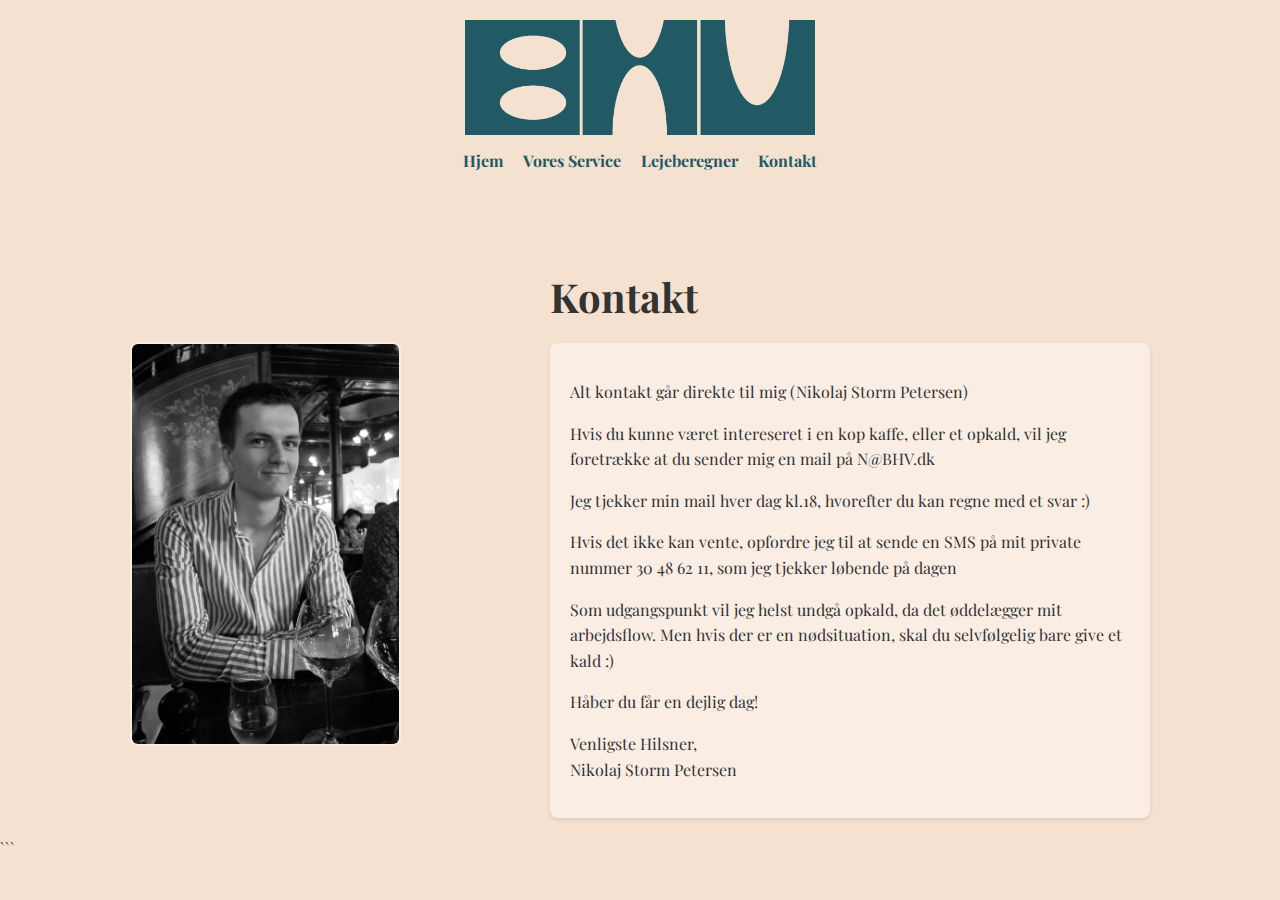
==== kontakt.html @ 8ff25eb1 "Add files via upload" ====
<!DOCTYPE html>
<html lang="en">
<head>
    <meta charset="UTF-8">
    <meta name="viewport" content="width=device-width, initial-scale=1.0">
    <title>Nikolaj Storm Petersen - Kontakt</title>
    <link rel="icon" href="visuals/favicon.png" type="image/png"> <!-- Updated path for Favicon -->
    <style>
        @import url('https://fonts.googleapis.com/css2?family=Playfair+Display:wght@400;700&family=Roboto:wght@400;700&display=swap');

        body {
            font-family: 'Playfair Display', serif;
            margin: 0;
            padding: 0;
            box-sizing: border-box;
            background-color: #F4E1CF; /* Updated background color */
            color: #333;
        }

        .logo {
            position: absolute;
            top: 20px;
            left: 50%;
            transform: translateX(-50%);
            display: block;
        }

        .logo img {
            width: auto;
            max-width: 350px; /* Increased width for the logo */
            height: auto;
            max-height: 120px; /* Slightly taller for the logo */
            transition: transform 0.3s ease;
        }

        .navigation {
            position: absolute;
            top: 150px; /* Move navigation below the logo */
            left: 50%;
            transform: translateX(-50%);
            display: flex;
            gap: 20px;
            justify-content: center; /* Always center horizontally */
        }

        .navigation a {
            text-decoration: none;
            font-weight: bold;
            color: #215966; /* Updated link color */
            font-size: 16px;
            transition: font-size 0.3s ease;
        }

        .navigation a:hover {
            text-decoration: underline; /* Optional: Add hover effect */
        }

        .container {
            display: flex;
            flex-direction: column;
            align-items: center;
            padding: 20px;
        }

        .content {
            display: flex;
            flex-direction: column;
            align-items: center;
            width: 100%;
            max-width: 1200px;
            position: relative;
            margin-top: 200px; /* Adjusted margin to accommodate logo and navigation */
        }

        .about-section {
            display: flex;
            flex-wrap: wrap;
            align-items: center;
            gap: 20px;
            margin-top: 50px;
            text-align: left; /* Align the text-section to the left */
        }

        .image-section {
            flex: 1;
            max-width: 400px;
            display: flex;
            align-items: center;
        }

        .image-section img {
            width: 66.64%; /* Quadrupled size */
            border-radius: 8px;
            border: 2px solid #F9EDE4; /* Border color matches the textbox */
        }

        .text-section {
            flex: 2;
            max-width: 600px;
            text-align: left; /* Align text to the left */
        }

        .highlight-box {
            background-color: #F9EDE4; /* Slightly lighter than background */
            padding: 20px;
            border-radius: 8px;
            box-shadow: 0 2px 4px rgba(0, 0, 0, 0.1);
            margin-top: 20px;
        }

        h1 {
            font-family: 'Playfair Display', serif;
            font-size: 2.5rem;
            margin: 0 0 10px 0;
        }

        .sub-heading {
            font-family: 'Playfair Display', serif;
            font-size: 1rem;
            color: #666;
            margin-bottom: 20px;
        }

        p {
            font-family: 'Playfair Display', serif;
            line-height: 1.6;
        }

        .contact-button {
            margin-top: 20px;
        }

        .contact-button a {
            text-decoration: none;
            padding: 10px 20px;
            background-color: #333;
            color: white;
            border-radius: 5px;
            font-weight: bold;
        }

        @media (max-width: 768px) {
            .about-section {
                flex-direction: column-reverse; /* Image below text */
                text-align: center;
            }

            h1 {
                font-size: 2rem;
            }

            p {
                font-size: 0.9rem;
            }

            .contact-button a {
                font-size: 0.9rem;
            }

            .navigation a {
                font-size: 12px; /* Adjust font size for smaller screens */
            }

            .logo img {
                max-width: 250px; /* Scales down proportionally with navigation links */
                max-height: 100px;
            }

            .navigation {
                top: 150px; /* Ensure navigation moves below the logo on smaller screens */
                left: 50%;
                transform: translateX(-50%);
                flex-direction: row; /* Keep links horizontal */
                justify-content: center;
            }
        }
    </style>
</head>
<body>
    <div class="logo">
        <img src="visuals/Logo_1.png" alt="Logo">
    </div>
    <div class="navigation">
        <a href="index.html">Hjem</a>
        <a href="service.html">Vores Service</a>
        <a href="Lejeberegner.html">Lejeberegner</a>
        <a href="kontakt.html">Kontakt</a>
    </div>
    <div class="container">
        <div class="content">
            <div class="about-section">
                <div class="image-section">
                    <img src="visuals/Profile.JPG" alt="Nikolaj Storm Petersen">
                </div>
                <div class="text-section">
                    <h1>Kontakt</h1>
                    <div class="highlight-box">
                        <p>Alt kontakt går direkte til mig (Nikolaj Storm Petersen)</p>
                        <p> </p>
                        <p>Hvis du kunne været intereseret i en kop kaffe, eller et opkald, vil jeg foretrække at du sender mig en mail på N@BHV.dk<p>
                        <p>Jeg tjekker min mail hver dag kl.18, hvorefter du kan regne med et svar :)</p>
                        <p> </p>
                        <p>Hvis det ikke kan vente, opfordre jeg til at sende en SMS på mit private nummer 30 48 62 11, som jeg tjekker løbende på dagen</p>
                        <p>Som udgangspunkt vil jeg helst undgå opkald, da det øddelægger mit arbejdsflow. Men hvis der er en nødsituation, skal du selvfølgelig bare give et kald :)</p>
                        <p> </p>
                        <p> </p>
                        <p>Håber du får en dejlig dag!</p>
                        <p>Venligste Hilsner,<br>Nikolaj Storm Petersen</p>
                    </div>
                </div>
            </div>
        </div>
    </div>
</body>
</html>
```
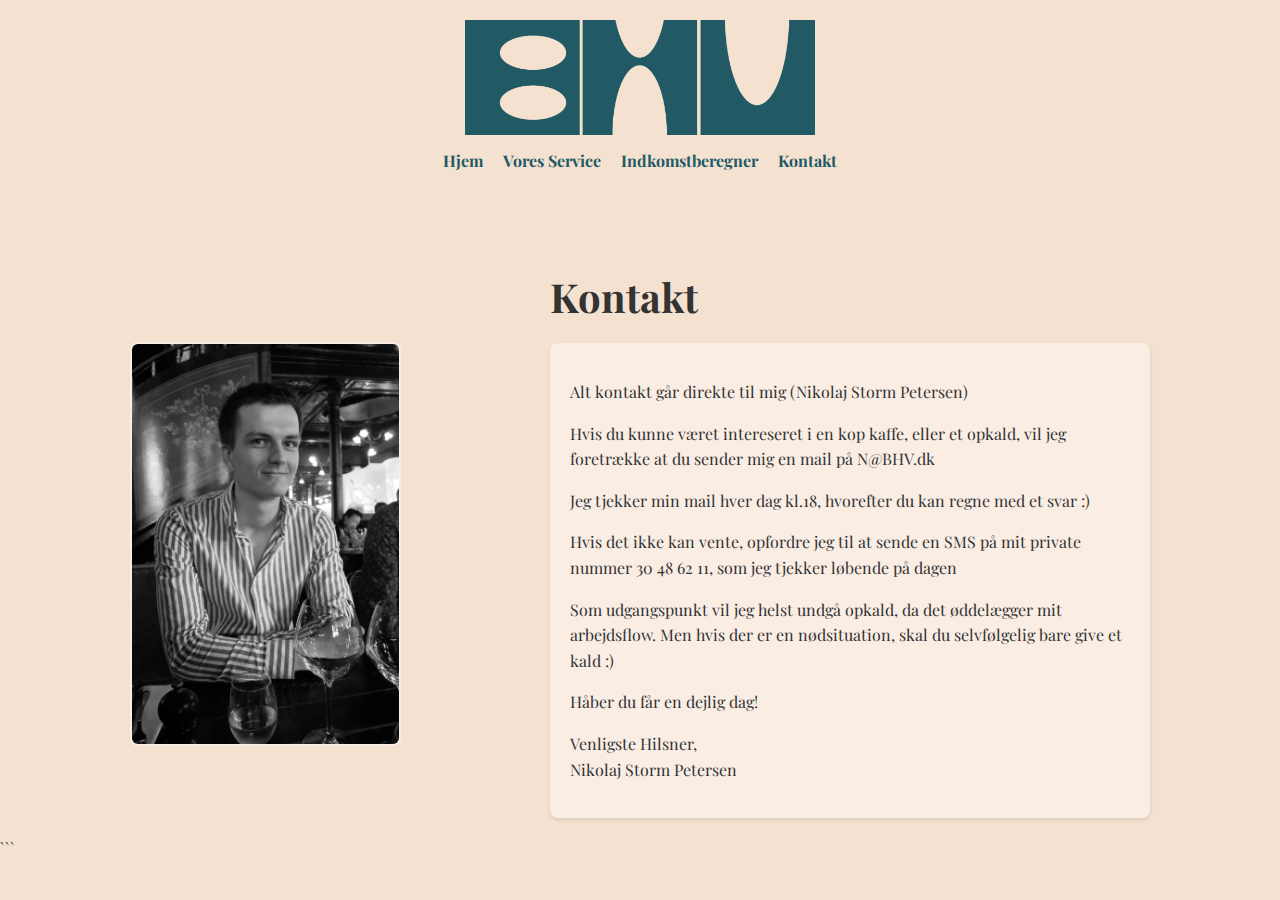
==== commit 0534fd50: "Add files via upload" ====
--- a/kontakt.html
+++ b/kontakt.html
@@ -5,6 +5,17 @@
     <meta name="viewport" content="width=device-width, initial-scale=1.0">
     <title>Nikolaj Storm Petersen - Kontakt</title>
     <link rel="icon" href="visuals/favicon.png" type="image/png"> <!-- Updated path for Favicon -->
+    
+    <!-- Google tag (gtag.js) -->
+    <script async src="https://www.googletagmanager.com/gtag/js?id=G-ZG39HWNCCF"></script>
+    <script>
+      window.dataLayer = window.dataLayer || [];
+      function gtag(){dataLayer.push(arguments);}
+     gtag('js', new Date());
+
+     gtag('config', 'G-ZG39HWNCCF');
+    </script>
+    
     <style>
         @import url('https://fonts.googleapis.com/css2?family=Playfair+Display:wght@400;700&family=Roboto:wght@400;700&display=swap');
 
@@ -183,7 +194,7 @@
     <div class="navigation">
         <a href="index.html">Hjem</a>
         <a href="service.html">Vores Service</a>
-        <a href="Lejeberegner.html">Lejeberegner</a>
+        <a href="Lejeberegner.html">Indkomstberegner</a>
         <a href="kontakt.html">Kontakt</a>
     </div>
     <div class="container">
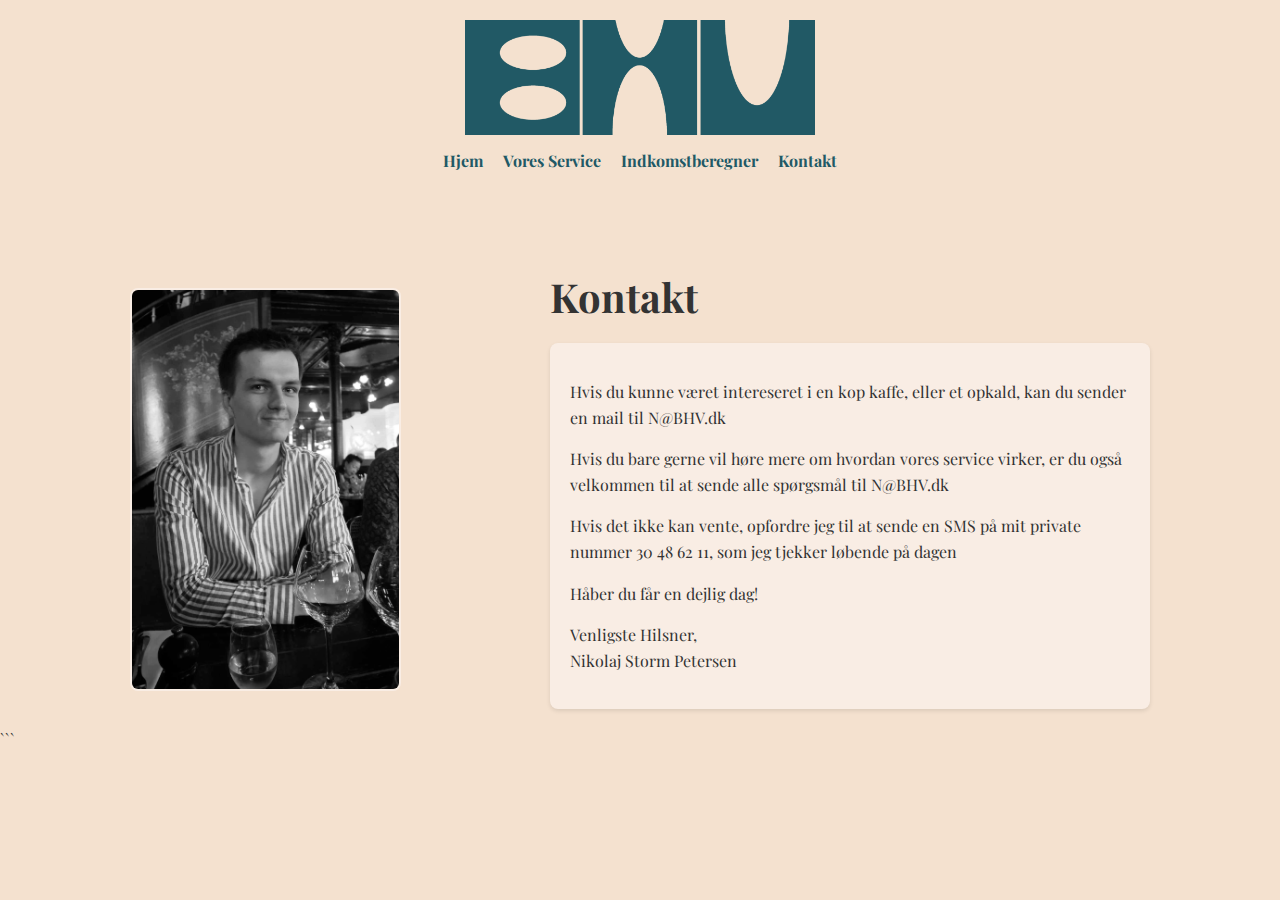
==== commit cd535279: "Update kontakt.html" ====
--- a/kontakt.html
+++ b/kontakt.html
@@ -206,14 +206,10 @@
                 <div class="text-section">
                     <h1>Kontakt</h1>
                     <div class="highlight-box">
-                        <p>Alt kontakt går direkte til mig (Nikolaj Storm Petersen)</p>
-                        <p> </p>
-                        <p>Hvis du kunne været intereseret i en kop kaffe, eller et opkald, vil jeg foretrække at du sender mig en mail på N@BHV.dk<p>
-                        <p>Jeg tjekker min mail hver dag kl.18, hvorefter du kan regne med et svar :)</p>
-                        <p> </p>
+                        <p>Hvis du kunne været intereseret i en kop kaffe, eller et opkald, kan du sender en mail til N@BHV.dk<p>
+                        <p> Hvis du bare gerne vil høre mere om hvordan vores service virker, er du også velkommen til at sende alle spørgsmål til N@BHV.dk</p>
+                        <p><p>
                         <p>Hvis det ikke kan vente, opfordre jeg til at sende en SMS på mit private nummer 30 48 62 11, som jeg tjekker løbende på dagen</p>
-                        <p>Som udgangspunkt vil jeg helst undgå opkald, da det øddelægger mit arbejdsflow. Men hvis der er en nødsituation, skal du selvfølgelig bare give et kald :)</p>
-                        <p> </p>
                         <p> </p>
                         <p>Håber du får en dejlig dag!</p>
                         <p>Venligste Hilsner,<br>Nikolaj Storm Petersen</p>
@@ -224,4 +220,4 @@
     </div>
 </body>
 </html>
-```+```
